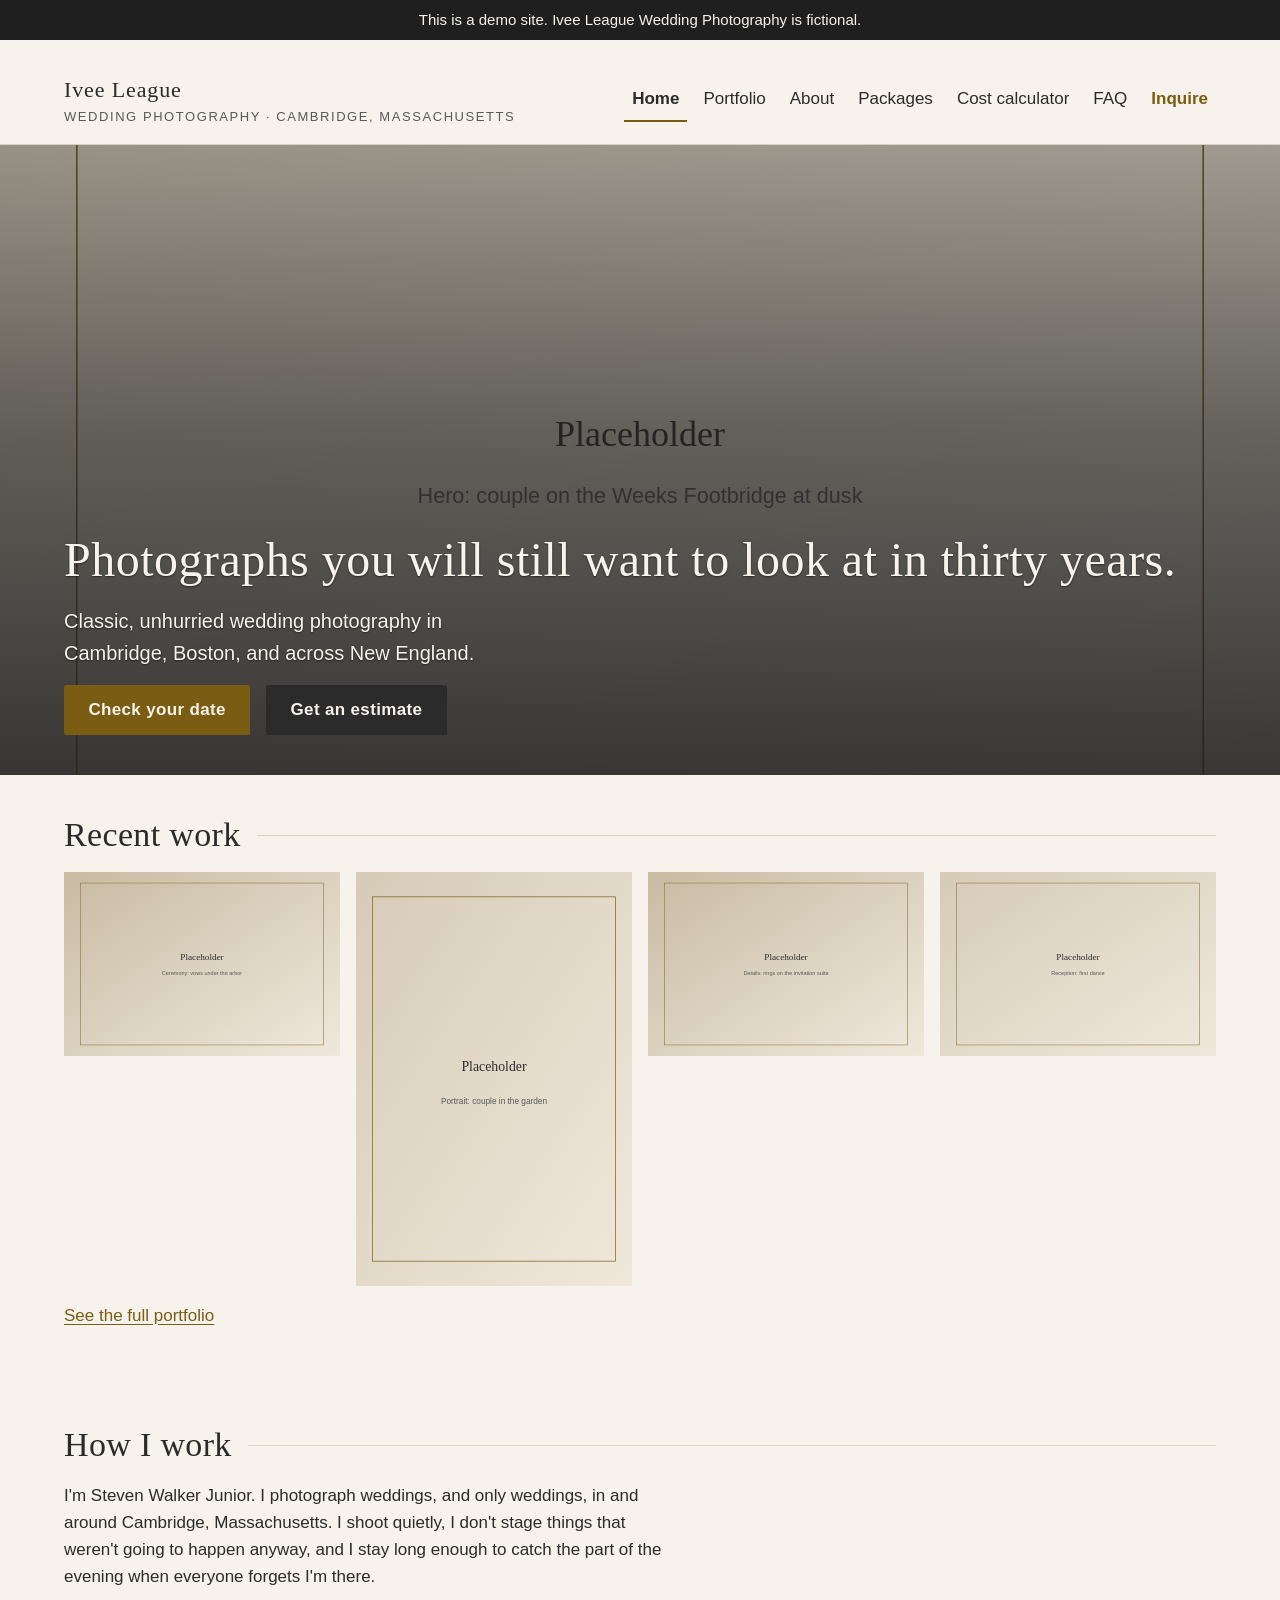
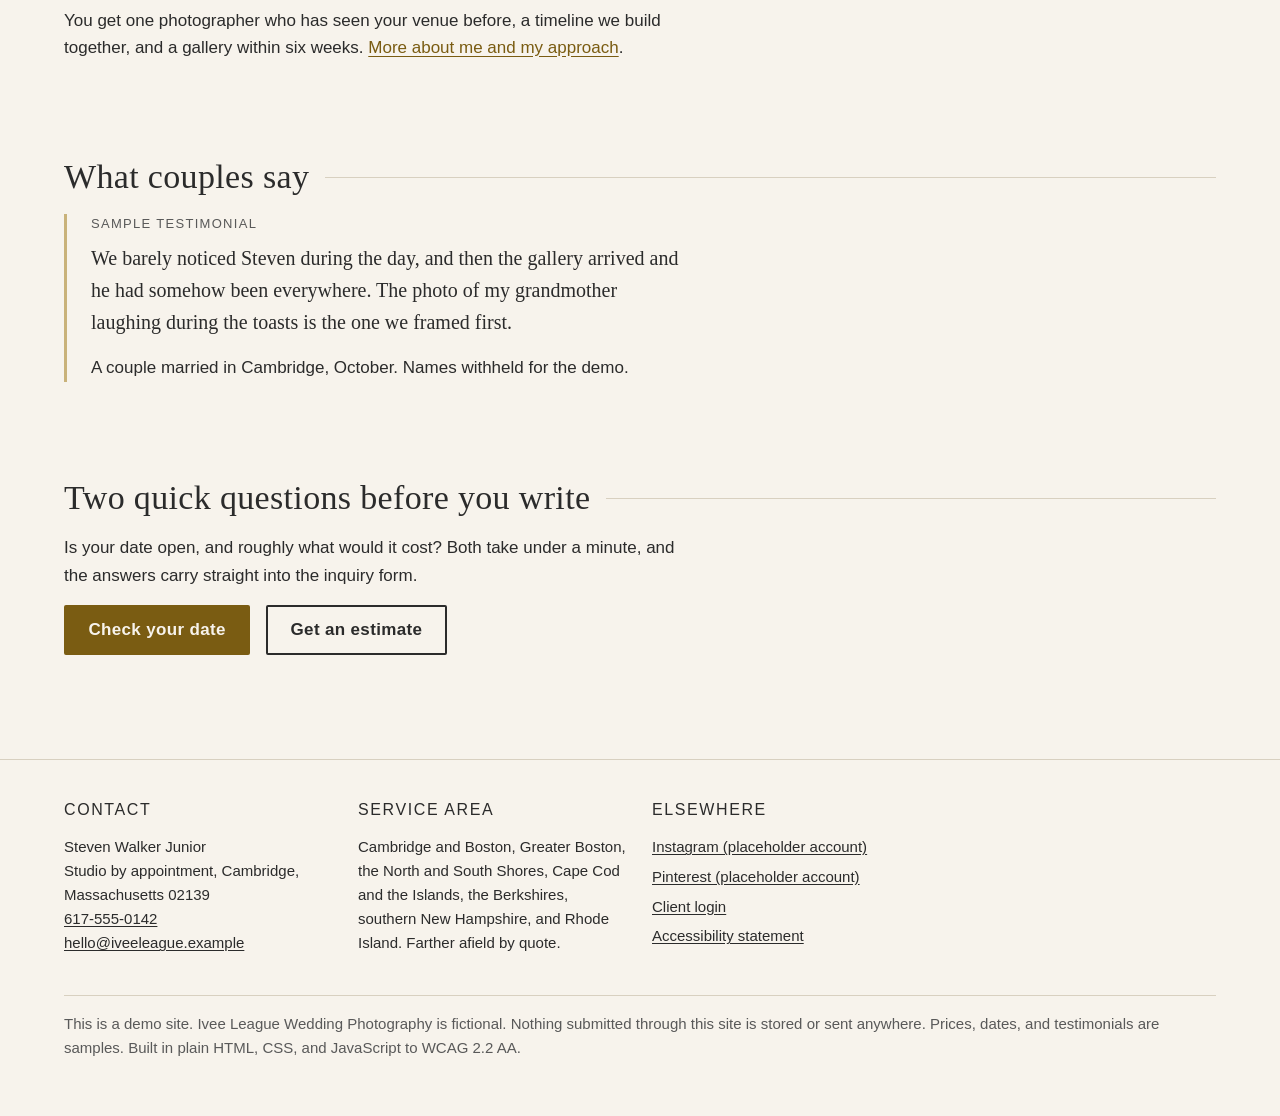
==== index.html @ bd733d7c "Phase 2: seven static pages with shared shell, axe clean Co-Authored-By: Claude Fable 5.1 <noreply@a" ====
<!DOCTYPE html>
<html lang="en">
<head>
  <meta charset="utf-8">
  <meta name="viewport" content="width=device-width, initial-scale=1">
  <title>Home · Ivee League Wedding Photography</title>
  <meta name="description" content="Wedding photography in Cambridge, Massachusetts by Steven Walker Junior. Classic, unhurried photographs of your day. Check your date and get an estimate.">
  <link rel="stylesheet" href="css/site.css">
</head>
<body>
  <a class="skip-link" href="#main">Skip to main content</a>

  <header class="site-header">
    <p class="demo-notice">This is a demo site. Ivee League Wedding Photography is fictional.</p>
    <div class="container">
      <a class="brand" href="index.html">Ivee League <small>Wedding Photography · Cambridge, Massachusetts</small></a>
      <nav class="site-nav" aria-label="Main">
        <ul>
        <li><a href="index.html" aria-current="page">Home</a></li>
        <li><a href="portfolio.html">Portfolio</a></li>
        <li><a href="about.html">About</a></li>
        <li><a href="packages.html">Packages</a></li>
        <li><a href="calculator.html">Cost calculator</a></li>
        <li><a href="faq.html">FAQ</a></li>
        <li><a href="inquire.html" class="nav-cta">Inquire</a></li>
        </ul>
      </nav>
    </div>
  </header>

  <main id="main" tabindex="-1">

    <section class="hero" aria-labelledby="hero-heading">
      <img src="images/hero.svg" width="1600" height="900" alt="A couple pauses mid-laugh on the Weeks Footbridge at dusk, the Charles River and the Cambridge skyline soft behind them." fetchpriority="high">
      <div class="hero-text">
        <div class="container">
          <h1 id="hero-heading">Photographs you will still want to look at in thirty years.</h1>
          <p>Classic, unhurried wedding photography in Cambridge, Boston, and across New England.</p>
          <div class="cta-row">
            <a class="button button-gold" href="inquire.html#date-checker">Check your date</a>
            <a class="button" href="calculator.html">Get an estimate</a>
          </div>
        </div>
      </div>
    </section>

    <section class="container" aria-labelledby="featured-heading">
      <h2 id="featured-heading" class="section-title">Recent work</h2>
      <ul class="photo-grid">
        <li><figure><img src="images/ceremony-01.svg" width="1200" height="800" loading="lazy" alt="Two grooms exchange vows under a white arbor, the officiant between them and guests leaning in from folding chairs on the lawn."></figure></li>
        <li class="portrait"><figure><img src="images/portraits-01.svg" width="800" height="1200" loading="lazy" alt="A bride in a long-sleeved gown stands among late-summer hydrangeas, looking over her shoulder at the camera."></figure></li>
        <li><figure><img src="images/details-01.svg" width="1200" height="800" loading="lazy" alt="Two gold wedding bands rest on a letterpress invitation beside a sprig of eucalyptus."></figure></li>
        <li><figure><img src="images/reception-01.svg" width="1200" height="800" loading="lazy" alt="A couple's first dance under string lights in a barn, their guests a blur of raised phones and smiles around the floor."></figure></li>
      </ul>
      <p><a href="portfolio.html">See the full portfolio</a></p>
    </section>

    <section class="container" aria-labelledby="approach-heading">
      <h2 id="approach-heading" class="section-title">How I work</h2>
      <div class="narrow flow">
        <p>I'm Steven Walker Junior. I photograph weddings, and only weddings, in and around Cambridge, Massachusetts. I shoot quietly, I don't stage things that weren't going to happen anyway, and I stay long enough to catch the part of the evening when everyone forgets I'm there.</p>
        <p>You get one photographer who has seen your venue before, a timeline we build together, and a gallery within six weeks. <a href="about.html">More about me and my approach</a>.</p>
      </div>
    </section>

    <section class="container" aria-labelledby="testimonial-heading">
      <h2 id="testimonial-heading" class="section-title">What couples say</h2>
      <figure class="testimonial">
        <span class="label">Sample testimonial</span>
        <blockquote>
          <p>We barely noticed Steven during the day, and then the gallery arrived and he had somehow been everywhere. The photo of my grandmother laughing during the toasts is the one we framed first.</p>
        </blockquote>
        <figcaption>A couple married in Cambridge, October. Names withheld for the demo.</figcaption>
      </figure>
    </section>

    <section class="container" aria-labelledby="next-heading">
      <h2 id="next-heading" class="section-title">Two quick questions before you write</h2>
      <p class="narrow">Is your date open, and roughly what would it cost? Both take under a minute, and the answers carry straight into the inquiry form.</p>
      <div class="cta-row">
        <a class="button button-gold" href="inquire.html#date-checker">Check your date</a>
        <a class="button button-outline" href="calculator.html">Get an estimate</a>
      </div>
    </section>

  </main>

  <footer class="site-footer">
    <div class="container">
      <div>
        <h2>Contact</h2>
        <address>
          Steven Walker Junior<br>
          Studio by appointment, Cambridge, Massachusetts 02139<br>
          <a href="tel:+16175550142">617-555-0142</a><br>
          <a href="mailto:hello@iveeleague.example">hello@iveeleague.example</a>
        </address>
      </div>
      <div>
        <h2>Service area</h2>
        <p>Cambridge and Boston, Greater Boston, the North and South Shores, Cape Cod and the Islands, the Berkshires, southern New Hampshire, and Rhode Island. Farther afield by quote.</p>
      </div>
      <div>
        <h2>Elsewhere</h2>
        <ul>
          <li><a href="https://www.instagram.com/iveeleague.demo">Instagram (placeholder account)</a></li>
          <li><a href="https://www.pinterest.com/iveeleaguedemo">Pinterest (placeholder account)</a></li>
          <li><a href="client-login.html">Client login</a></li>
          <li><a href="accessibility.html">Accessibility statement</a></li>
        </ul>
      </div>
      <p class="footer-legal">This is a demo site. Ivee League Wedding Photography is fictional. Nothing submitted through this site is stored or sent anywhere. Prices, dates, and testimonials are samples. Built in plain HTML, CSS, and JavaScript to WCAG 2.2 AA.</p>
    </div>
  </footer>
</body>
</html>
---- css/site.css ----
/* Ivee League Wedding Photography — site styles
   Palette and type are tokens so the whole site can be re-tuned in one place.
   Contrast (WCAG 2.2 AA): charcoal on ivory 12.8:1, gold on ivory 5.6:1,
   ivory on gold 5.6:1, muted text on ivory 6.3:1. */

:root {
  --ivory: #F7F3EC;
  --ivory-deep: #EFE8DB;
  --charcoal: #2B2B2B;
  --charcoal-deep: #1F1F1F;
  --muted: #595959;
  --gold: #7A5C12;
  --gold-soft: #C9B27A;   /* decorative rules only, never text */
  --rule: #D8D0C0;
  --error: #9B1C1C;       /* 7.6:1 on ivory */
  --success: #1F5E3A;     /* 7.3:1 on ivory */
  --focus: #1F4FA3;       /* 6.7:1 on ivory, 3:1+ against every surface */

  --font-serif: "Iowan Old Style", "Palatino Linotype", Palatino, Georgia, "Times New Roman", serif;
  --font-sans: -apple-system, BlinkMacSystemFont, "Segoe UI", Roboto, "Helvetica Neue", Arial, sans-serif;

  --measure: 65ch;
  --space-1: 0.5rem;
  --space-2: 1rem;
  --space-3: 1.5rem;
  --space-4: 2.5rem;
  --space-5: 4rem;
  --radius: 2px;
  --target: 44px;         /* comfortably above the 24px minimum (2.5.8) */
}

/* ---- Reset and base ---- */
*, *::before, *::after { box-sizing: border-box; }
html { -webkit-text-size-adjust: 100%; scroll-behavior: smooth; }
body {
  margin: 0;
  background: var(--ivory);
  color: var(--charcoal);
  font-family: var(--font-sans);
  font-size: 1.0625rem;
  line-height: 1.6;
}
img, svg, picture { max-width: 100%; height: auto; display: block; }
h1, h2, h3, h4 {
  font-family: var(--font-serif);
  font-weight: 400;
  line-height: 1.2;
  margin: 0 0 var(--space-2);
  letter-spacing: 0.01em;
}
h1 { font-size: clamp(2rem, 5vw, 3rem); }
h2 { font-size: clamp(1.5rem, 3.5vw, 2.125rem); }
h3 { font-size: 1.3125rem; }
p, ul, ol, dl, table, figure { margin: 0 0 var(--space-2); }
a { color: var(--gold); text-decoration: underline; text-underline-offset: 0.15em; }
a:hover { color: var(--charcoal); }
hr { border: 0; border-top: 1px solid var(--rule); margin: var(--space-4) 0; }
code { font-family: ui-monospace, Menlo, Consolas, monospace; font-size: 0.95em; }
small, .muted { color: var(--muted); }
.lede { font-size: 1.1875rem; max-width: var(--measure); }

/* ---- Focus: visible everywhere, never clipped by sticky header ---- */
:focus-visible {
  outline: 3px solid var(--focus);
  outline-offset: 3px;
  box-shadow: 0 0 0 6px var(--ivory);
}
:target { scroll-margin-top: 6rem; }
[id] { scroll-margin-top: 6rem; }

/* ---- Motion: nothing moves unless the reader allows it ---- */
@media (prefers-reduced-motion: reduce) {
  html { scroll-behavior: auto; }
  *, *::before, *::after { animation: none !important; transition: none !important; }
}

/* ---- Utilities ---- */
.visually-hidden {
  position: absolute !important;
  width: 1px; height: 1px;
  padding: 0; margin: -1px;
  overflow: hidden; clip: rect(0 0 0 0); clip-path: inset(50%);
  white-space: nowrap; border: 0;
}
.container { width: min(100% - 2rem, 72rem); margin-inline: auto; }
.narrow { max-width: var(--measure); }
.flow > * + * { margin-top: var(--space-2); }
.center { text-align: center; }
.rule-top { border-top: 1px solid var(--rule); padding-top: var(--space-3); }

/* ---- Skip link ---- */
.skip-link {
  position: absolute; top: 0; left: 0;
  padding: var(--space-1) var(--space-2);
  background: var(--charcoal); color: var(--ivory);
  transform: translateY(-120%);
  z-index: 100;
}
.skip-link:focus { transform: none; outline-offset: -3px; }

/* ---- Demo notice ---- */
.demo-notice {
  background: var(--charcoal-deep);
  color: var(--ivory);
  font-size: 0.9375rem;
  text-align: center;
  padding: var(--space-1) var(--space-2);
}
.demo-notice a { color: var(--ivory); }

/* ---- Header and navigation ---- */
.site-header {
  border-bottom: 1px solid var(--rule);
  background: var(--ivory);
}
.site-header .container {
  display: flex; flex-wrap: wrap; align-items: center; justify-content: space-between;
  gap: var(--space-2); padding-block: var(--space-2);
}
.brand {
  font-family: var(--font-serif); font-size: 1.375rem; letter-spacing: 0.04em;
  color: var(--charcoal); text-decoration: none;
}
.brand small { display: block; font-family: var(--font-sans); font-size: 0.8125rem; letter-spacing: 0.12em; text-transform: uppercase; }
.site-nav ul { list-style: none; margin: 0; padding: 0; display: flex; flex-wrap: wrap; gap: 0 var(--space-1); }
.site-nav a {
  display: inline-flex; align-items: center; min-height: var(--target);
  padding: 0 var(--space-1); color: var(--charcoal); text-decoration: none;
  border-bottom: 2px solid transparent;
}
.site-nav a:hover { border-bottom-color: var(--gold-soft); }
.site-nav a[aria-current="page"] { border-bottom-color: var(--gold); font-weight: 600; }
.site-nav .nav-cta { color: var(--gold); font-weight: 600; }

/* ---- Buttons ---- */
.button {
  display: inline-flex; align-items: center; justify-content: center;
  min-height: var(--target); padding: 0.6rem 1.4rem;
  font: inherit; font-weight: 600; letter-spacing: 0.02em;
  background: var(--charcoal); color: var(--ivory);
  border: 2px solid var(--charcoal); border-radius: var(--radius);
  text-decoration: none; cursor: pointer;
}
.button:hover { background: var(--charcoal-deep); color: var(--ivory); }
.button-gold { background: var(--gold); border-color: var(--gold); }
.button-gold:hover { background: #5E4609; border-color: #5E4609; }
.button-outline { background: transparent; color: var(--charcoal); }
.button-outline:hover { background: var(--ivory-deep); color: var(--charcoal); }
.button:disabled, .button[aria-disabled="true"] { opacity: 0.55; cursor: not-allowed; }
.cta-row { display: flex; flex-wrap: wrap; gap: var(--space-2); }

/* ---- Hero: overlay keeps text at 4.5:1 regardless of the photo ---- */
.hero { position: relative; isolation: isolate; color: var(--ivory); }
.hero img { width: 100%; height: min(70vh, 640px); object-fit: cover; }
.hero::after {
  content: ""; position: absolute; inset: 0; z-index: 1;
  background: linear-gradient(to top, rgba(31,31,31,0.88) 0%, rgba(31,31,31,0.65) 55%, rgba(31,31,31,0.35) 100%);
}
.hero-text {
  position: absolute; inset: auto 0 0 0; z-index: 2;
  padding: var(--space-4) 0;
}
.hero-text h1, .hero-text p { color: var(--ivory); text-shadow: 0 1px 2px rgba(0,0,0,0.5); }
.hero-text p { font-size: 1.25rem; max-width: 40ch; }

/* ---- Sections ---- */
section { padding-block: var(--space-4); }
.section-title { display: flex; align-items: center; gap: var(--space-2); }
.section-title::after { content: ""; flex: 1; height: 1px; background: var(--rule); }

/* ---- Photo grid and cards ---- */
.photo-grid {
  display: grid; gap: var(--space-2);
  grid-template-columns: repeat(auto-fill, minmax(min(100%, 16rem), 1fr));
  list-style: none; padding: 0; margin: 0;
}
.photo-grid img { aspect-ratio: 3 / 2; object-fit: cover; width: 100%; background: var(--ivory-deep); }
.photo-grid .portrait img { aspect-ratio: 2 / 3; }
.photo-grid button {
  display: block; width: 100%; padding: 0; border: 0; background: none; cursor: pointer;
}
.photo-grid figcaption { font-size: 0.9375rem; color: var(--muted); margin-top: var(--space-1); }

.card {
  border: 1px solid var(--rule); padding: var(--space-3); background: #FFFDF9;
}
.card-grid { display: grid; gap: var(--space-2); grid-template-columns: repeat(auto-fit, minmax(min(100%, 18rem), 1fr)); }

/* ---- Filter chips (aria-pressed shows state, not color alone) ---- */
.filters { display: flex; flex-wrap: wrap; gap: var(--space-1); margin-bottom: var(--space-3); }
.chip {
  min-height: var(--target); padding: 0.4rem 1rem;
  font: inherit; background: transparent; color: var(--charcoal);
  border: 1px solid var(--charcoal); border-radius: 999px; cursor: pointer;
}
.chip[aria-pressed="true"] { background: var(--charcoal); color: var(--ivory); }
.chip[aria-pressed="true"]::before { content: "✓ "; }

/* ---- Testimonial ---- */
.testimonial { border-left: 3px solid var(--gold-soft); padding-left: var(--space-3); max-width: var(--measure); }
.testimonial blockquote { margin: 0; font-family: var(--font-serif); font-size: 1.25rem; }
.testimonial .label { display: block; font-size: 0.8125rem; letter-spacing: 0.1em; text-transform: uppercase; color: var(--muted); margin-bottom: var(--space-1); }

/* ---- Tables ---- */
table { border-collapse: collapse; width: 100%; }
th, td { text-align: left; padding: 0.75rem; border-bottom: 1px solid var(--rule); vertical-align: top; }
th { font-weight: 600; }
thead th { border-bottom: 2px solid var(--charcoal); }
.table-wrap { overflow-x: auto; }
.price { font-family: var(--font-serif); font-size: 1.5rem; }

/* ---- Forms ---- */
fieldset { border: 1px solid var(--rule); padding: var(--space-2) var(--space-3); margin: 0 0 var(--space-3); }
legend { font-family: var(--font-serif); font-size: 1.25rem; padding: 0 var(--space-1); }
.field { margin-bottom: var(--space-3); max-width: 36rem; }
.field label, .field .label { display: block; font-weight: 600; margin-bottom: 0.25rem; }
.field .hint { display: block; color: var(--muted); font-size: 0.9375rem; margin-bottom: 0.4rem; }
input:not([type="checkbox"]):not([type="radio"]), select, textarea {
  width: 100%; min-height: var(--target); padding: 0.5rem 0.75rem;
  font: inherit; color: var(--charcoal); background: #fff;
  border: 1px solid var(--muted); border-radius: var(--radius);
}
textarea { min-height: 8rem; resize: vertical; }
input[type="checkbox"], input[type="radio"] { width: 1.5rem; height: 1.5rem; margin: 0 0.5rem 0 0; vertical-align: middle; }
.choice { display: flex; align-items: center; min-height: var(--target); font-weight: 400; }
.field.has-error input, .field.has-error select, .field.has-error textarea { border: 2px solid var(--error); }
.error-text { color: var(--error); font-weight: 600; margin-top: 0.35rem; }
.error-summary {
  border: 2px solid var(--error); padding: var(--space-2) var(--space-3); margin-bottom: var(--space-3);
  background: #FFF5F5;
}
.error-summary h2 { font-size: 1.25rem; color: var(--error); }
.error-summary a { color: var(--error); }
.required-note { color: var(--muted); }

/* ---- Stepper: buttons meet the 24px floor with room to spare ---- */
.stepper { display: inline-flex; align-items: stretch; }
.stepper input { width: 5rem; text-align: center; border-radius: 0; }
.stepper button {
  min-width: var(--target); min-height: var(--target); font: inherit; font-size: 1.25rem;
  background: var(--ivory-deep); color: var(--charcoal); border: 1px solid var(--muted); cursor: pointer;
}

/* ---- Live results ---- */
.result {
  border: 1px solid var(--rule); border-left: 4px solid var(--gold);
  padding: var(--space-2) var(--space-3); background: #FFFDF9; margin-block: var(--space-2);
}
.result:empty { display: none; }
.result[data-status="booked"] { border-left-color: var(--error); }
.result[data-status="available"] { border-left-color: var(--success); }
.estimate-total { font-family: var(--font-serif); font-size: 1.75rem; }

/* ---- FAQ ---- */
details { border-top: 1px solid var(--rule); }
details:last-of-type { border-bottom: 1px solid var(--rule); }
summary {
  cursor: pointer; padding: var(--space-2) 0; font-family: var(--font-serif); font-size: 1.25rem;
  min-height: var(--target); list-style-position: inside;
}
details > :not(summary) { max-width: var(--measure); }
details[open] summary { font-weight: 600; }

/* ---- Lightbox (modal dialog) ---- */
.lightbox { border: 0; padding: 0; background: transparent; max-width: min(96vw, 80rem); }
.lightbox::backdrop { background: rgba(31,31,31,0.92); }
.lightbox-inner { background: var(--charcoal-deep); color: var(--ivory); padding: var(--space-2); }
.lightbox img { max-height: 75vh; width: auto; margin-inline: auto; object-fit: contain; }
.lightbox-controls { display: flex; justify-content: space-between; align-items: center; gap: var(--space-2); margin-top: var(--space-2); }
.lightbox-controls button {
  min-width: var(--target); min-height: var(--target); padding: 0.5rem 1rem;
  font: inherit; background: var(--ivory); color: var(--charcoal); border: 2px solid var(--ivory); cursor: pointer;
}
.lightbox-controls button:focus-visible { outline-color: #FFD966; box-shadow: none; }
.lightbox figcaption { text-align: center; margin-top: var(--space-1); }

/* ---- Footer ---- */
.site-footer {
  border-top: 1px solid var(--rule); margin-top: var(--space-5);
  padding-block: var(--space-4); font-size: 0.9375rem;
}
.site-footer .container { display: grid; gap: var(--space-3); grid-template-columns: repeat(auto-fit, minmax(min(100%, 14rem), 1fr)); }
.site-footer h2 { font-size: 1rem; font-family: var(--font-sans); letter-spacing: 0.1em; text-transform: uppercase; }
.site-footer ul { list-style: none; padding: 0; }
.site-footer li { margin-bottom: 0.35rem; }
.site-footer a { color: var(--charcoal); }
.site-footer address { font-style: normal; }
.footer-legal { grid-column: 1 / -1; border-top: 1px solid var(--rule); padding-top: var(--space-2); color: var(--muted); }

/* ---- Small screens: 320px must work with no horizontal scroll ---- */
@media (max-width: 40rem) {
  .site-header .container { flex-direction: column; align-items: flex-start; }
  .hero img { height: 60vh; }
  .hero-text p { font-size: 1.125rem; }
  th, td { padding: 0.5rem; }
}

/* ---- Print ---- */
@media print {
  .demo-notice, .site-nav, .skip-link, .cta-row, .filters { display: none; }
  body { background: #fff; color: #000; }
}

/* ---- Page-specific ---- */
section.hero { padding: 0; }
.about-grid { display: grid; gap: var(--space-3); align-items: start; }
@media (min-width: 48rem) { .about-grid { grid-template-columns: minmax(0, 2fr) minmax(0, 1fr); } }
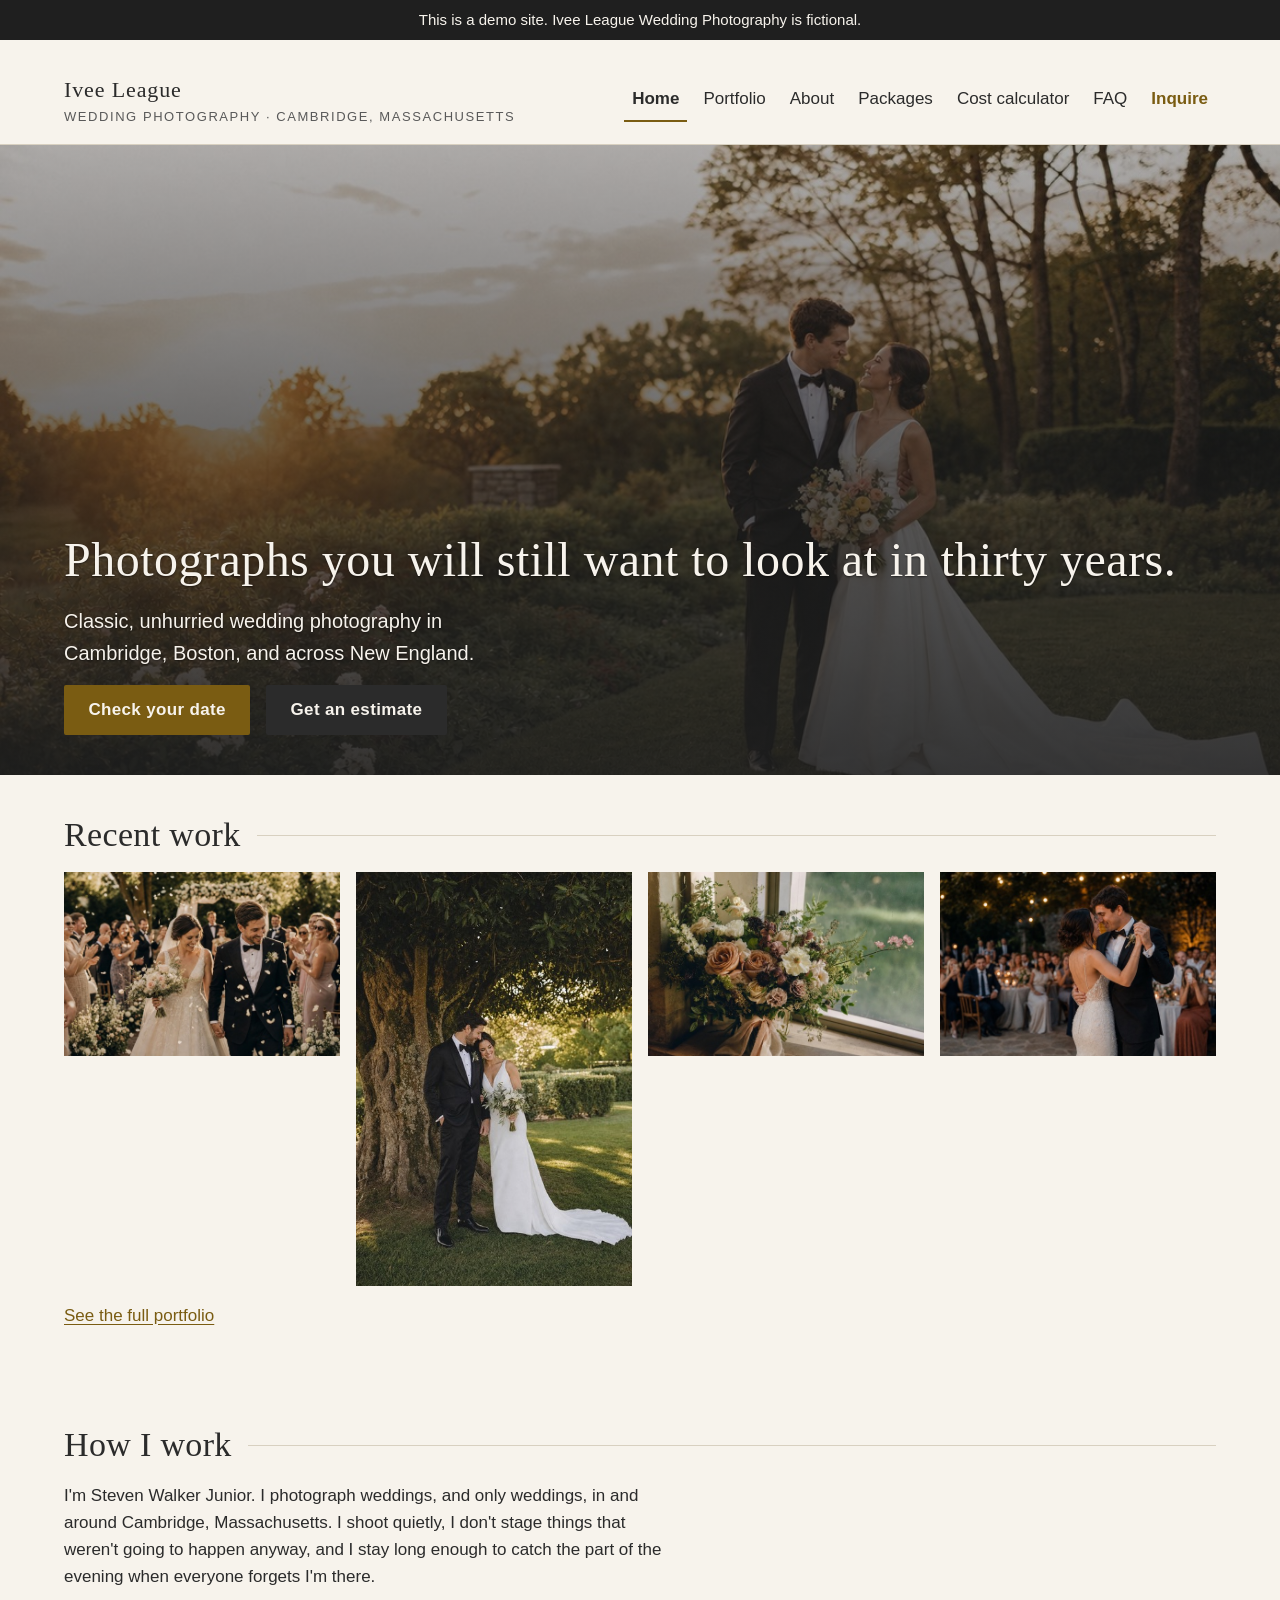
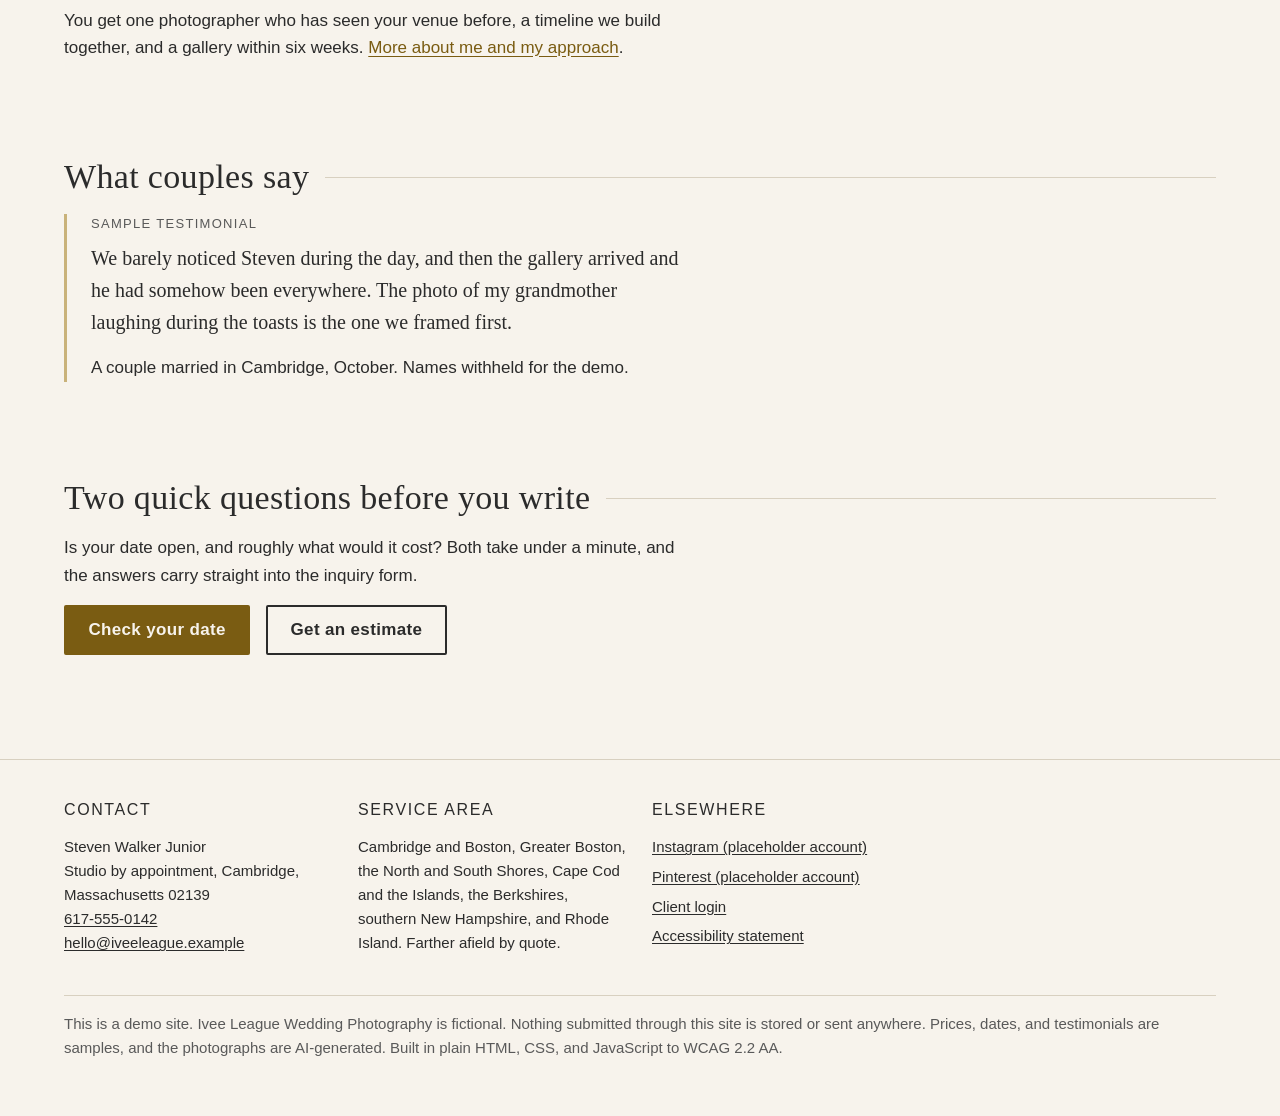
==== commit 6cd3c6c1: "Swap placeholder images for AI-generated photos Twelve team-supplied AI images converted to JPEG wit" ====
--- a/index.html
+++ b/index.html
@@ -31,7 +31,7 @@
   <main id="main" tabindex="-1">
 
     <section class="hero" aria-labelledby="hero-heading">
-      <img src="images/hero.svg" width="1600" height="900" alt="A couple pauses mid-laugh on the Weeks Footbridge at dusk, the Charles River and the Cambridge skyline soft behind them." fetchpriority="high">
+      <img src="images/hero.jpg" width="1152" height="768" alt="A bride and groom stand close in a garden at sunset, white roses in the foreground and the sun low behind the trees." fetchpriority="high">
       <div class="hero-text">
         <div class="container">
           <h1 id="hero-heading">Photographs you will still want to look at in thirty years.</h1>
@@ -47,10 +47,10 @@
     <section class="container" aria-labelledby="featured-heading">
       <h2 id="featured-heading" class="section-title">Recent work</h2>
       <ul class="photo-grid">
-        <li><figure><img src="images/ceremony-01.svg" width="1200" height="800" loading="lazy" alt="Two grooms exchange vows under a white arbor, the officiant between them and guests leaning in from folding chairs on the lawn."></figure></li>
-        <li class="portrait"><figure><img src="images/portraits-01.svg" width="800" height="1200" loading="lazy" alt="A bride in a long-sleeved gown stands among late-summer hydrangeas, looking over her shoulder at the camera."></figure></li>
-        <li><figure><img src="images/details-01.svg" width="1200" height="800" loading="lazy" alt="Two gold wedding bands rest on a letterpress invitation beside a sprig of eucalyptus."></figure></li>
-        <li><figure><img src="images/reception-01.svg" width="1200" height="800" loading="lazy" alt="A couple's first dance under string lights in a barn, their guests a blur of raised phones and smiles around the floor."></figure></li>
+        <li><figure><img src="images/ceremony-01-600.jpg" srcset="images/ceremony-01-600.jpg 600w, images/ceremony-01.jpg 1152w" sizes="(max-width: 40rem) 100vw, 24rem" data-full="images/ceremony-01.jpg" width="1152" height="768" loading="lazy" alt="Just married, the couple walks back up the aisle laughing as guests on both sides throw petals."></figure></li>
+        <li class="portrait"><figure><img src="images/portraits-01-600.jpg" srcset="images/portraits-01-600.jpg 600w, images/portraits-01.jpg 1152w" sizes="(max-width: 40rem) 100vw, 24rem" data-full="images/portraits-01.jpg" width="768" height="1152" loading="lazy" alt="The couple stands beneath a huge old tree, the bride leaning her head toward the groom, her train spread across the lawn."></figure></li>
+        <li><figure><img src="images/details-01-600.jpg" srcset="images/details-01-600.jpg 600w, images/details-01.jpg 768w" sizes="(max-width: 40rem) 100vw, 24rem" data-full="images/details-01.jpg" width="768" height="768" loading="lazy" alt="A bouquet of dusty-pink roses, white sweet peas, and trailing greenery rests on a stone windowsill, silk ribbons hanging down."></figure></li>
+        <li><figure><img src="images/reception-01-600.jpg" srcset="images/reception-01-600.jpg 600w, images/reception-01.jpg 1152w" sizes="(max-width: 40rem) 100vw, 24rem" data-full="images/reception-01.jpg" width="1152" height="768" loading="lazy" alt="The couple's first dance under strings of lights, foreheads touching, guests watching from candlelit tables."></figure></li>
       </ul>
       <p><a href="portfolio.html">See the full portfolio</a></p>
     </section>
@@ -109,7 +109,7 @@
           <li><a href="accessibility.html">Accessibility statement</a></li>
         </ul>
       </div>
-      <p class="footer-legal">This is a demo site. Ivee League Wedding Photography is fictional. Nothing submitted through this site is stored or sent anywhere. Prices, dates, and testimonials are samples. Built in plain HTML, CSS, and JavaScript to WCAG 2.2 AA.</p>
+      <p class="footer-legal">This is a demo site. Ivee League Wedding Photography is fictional. Nothing submitted through this site is stored or sent anywhere. Prices, dates, and testimonials are samples, and the photographs are AI-generated. Built in plain HTML, CSS, and JavaScript to WCAG 2.2 AA.</p>
     </div>
   </footer>
 </body>
--- a/css/site.css
+++ b/css/site.css
@@ -305,3 +305,11 @@
 section.hero { padding: 0; }
 .about-grid { display: grid; gap: var(--space-3); align-items: start; }
 @media (min-width: 48rem) { .about-grid { grid-template-columns: minmax(0, 2fr) minmax(0, 1fr); } }
+.stepper button[aria-disabled="true"] { color: var(--muted); cursor: not-allowed; }
+.choice:has(input:disabled) { color: var(--muted); }
+#estimate-breakdown { max-width: 36rem; margin-bottom: var(--space-3); }
+.result[data-status="error"] { border-left-color: var(--error); }
+.summary-list { display: grid; grid-template-columns: minmax(8rem, max-content) 1fr; gap: 0.5rem var(--space-2); max-width: 48rem; }
+.summary-list dt { font-weight: 600; }
+.summary-list dd { margin: 0; white-space: pre-line; overflow-wrap: anywhere; }
+@media (max-width: 40rem) { .summary-list { grid-template-columns: 1fr; } .summary-list dd { margin-bottom: var(--space-1); } }
